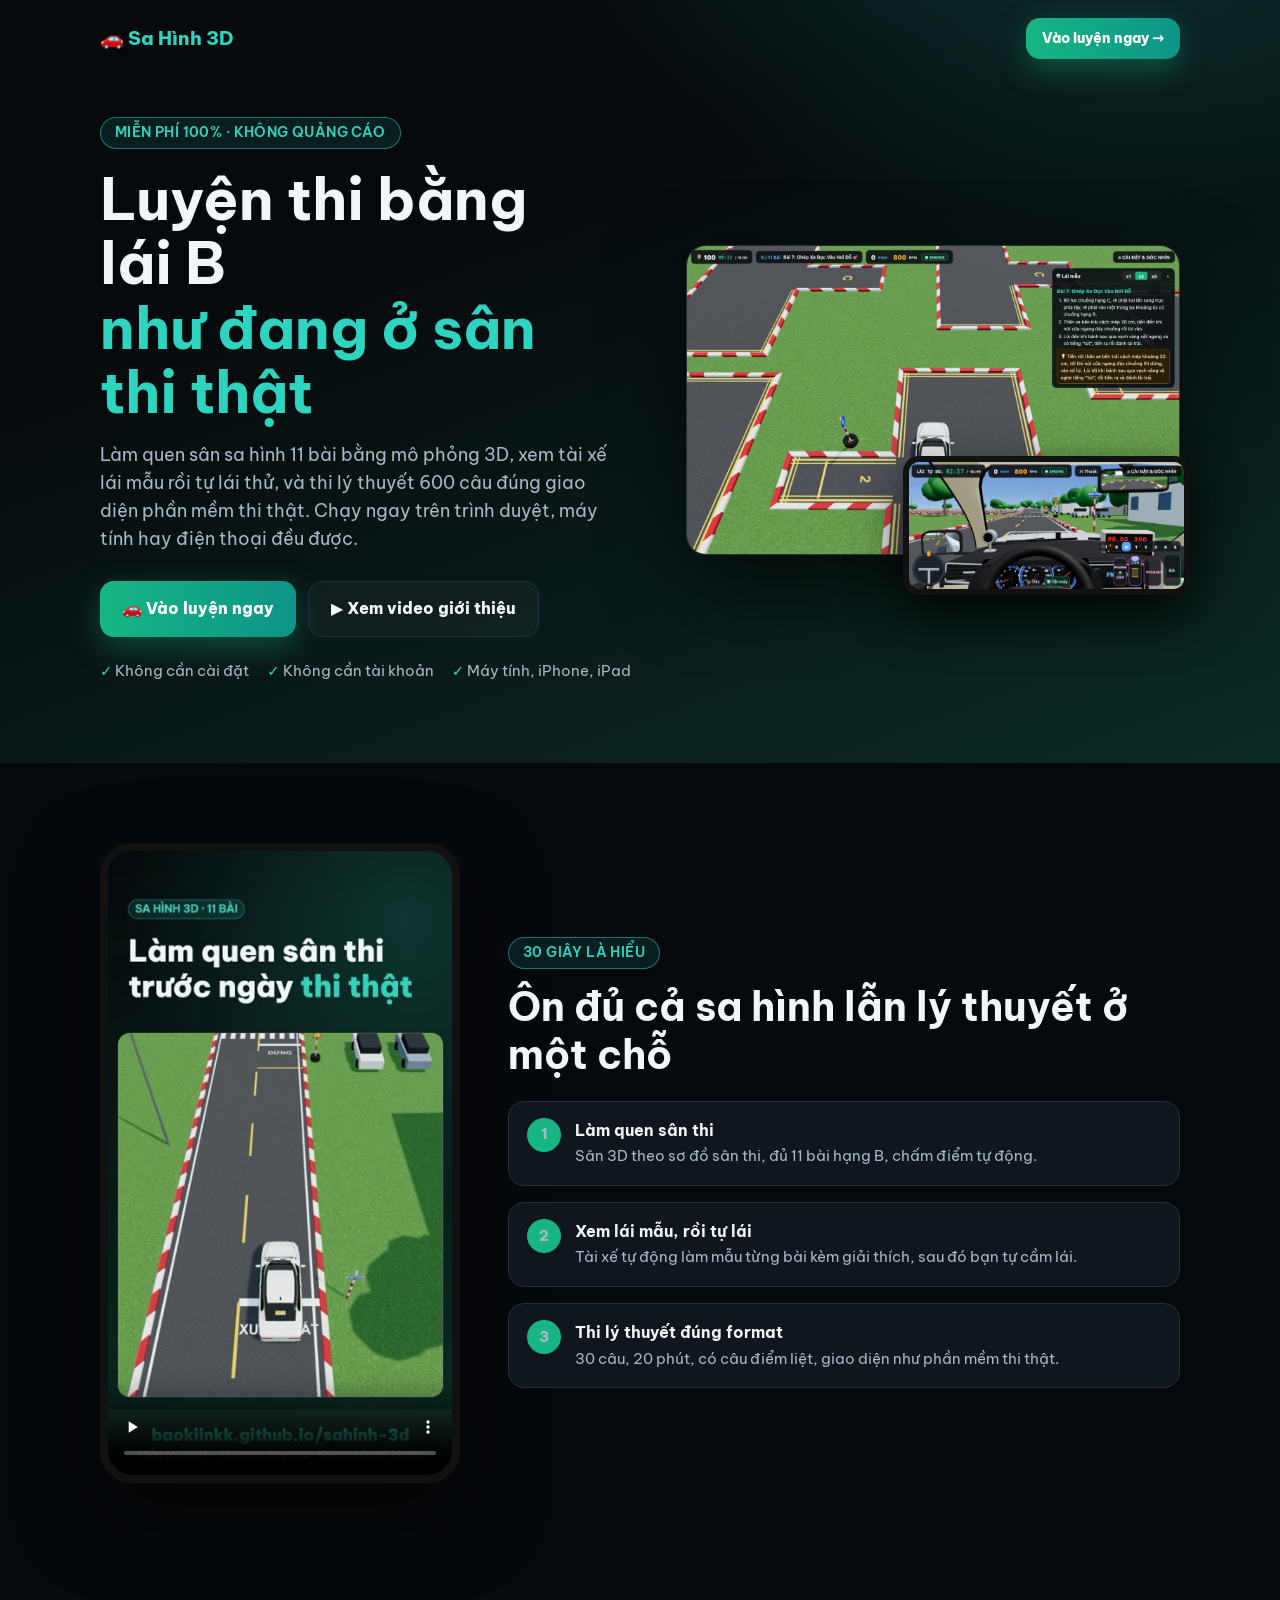
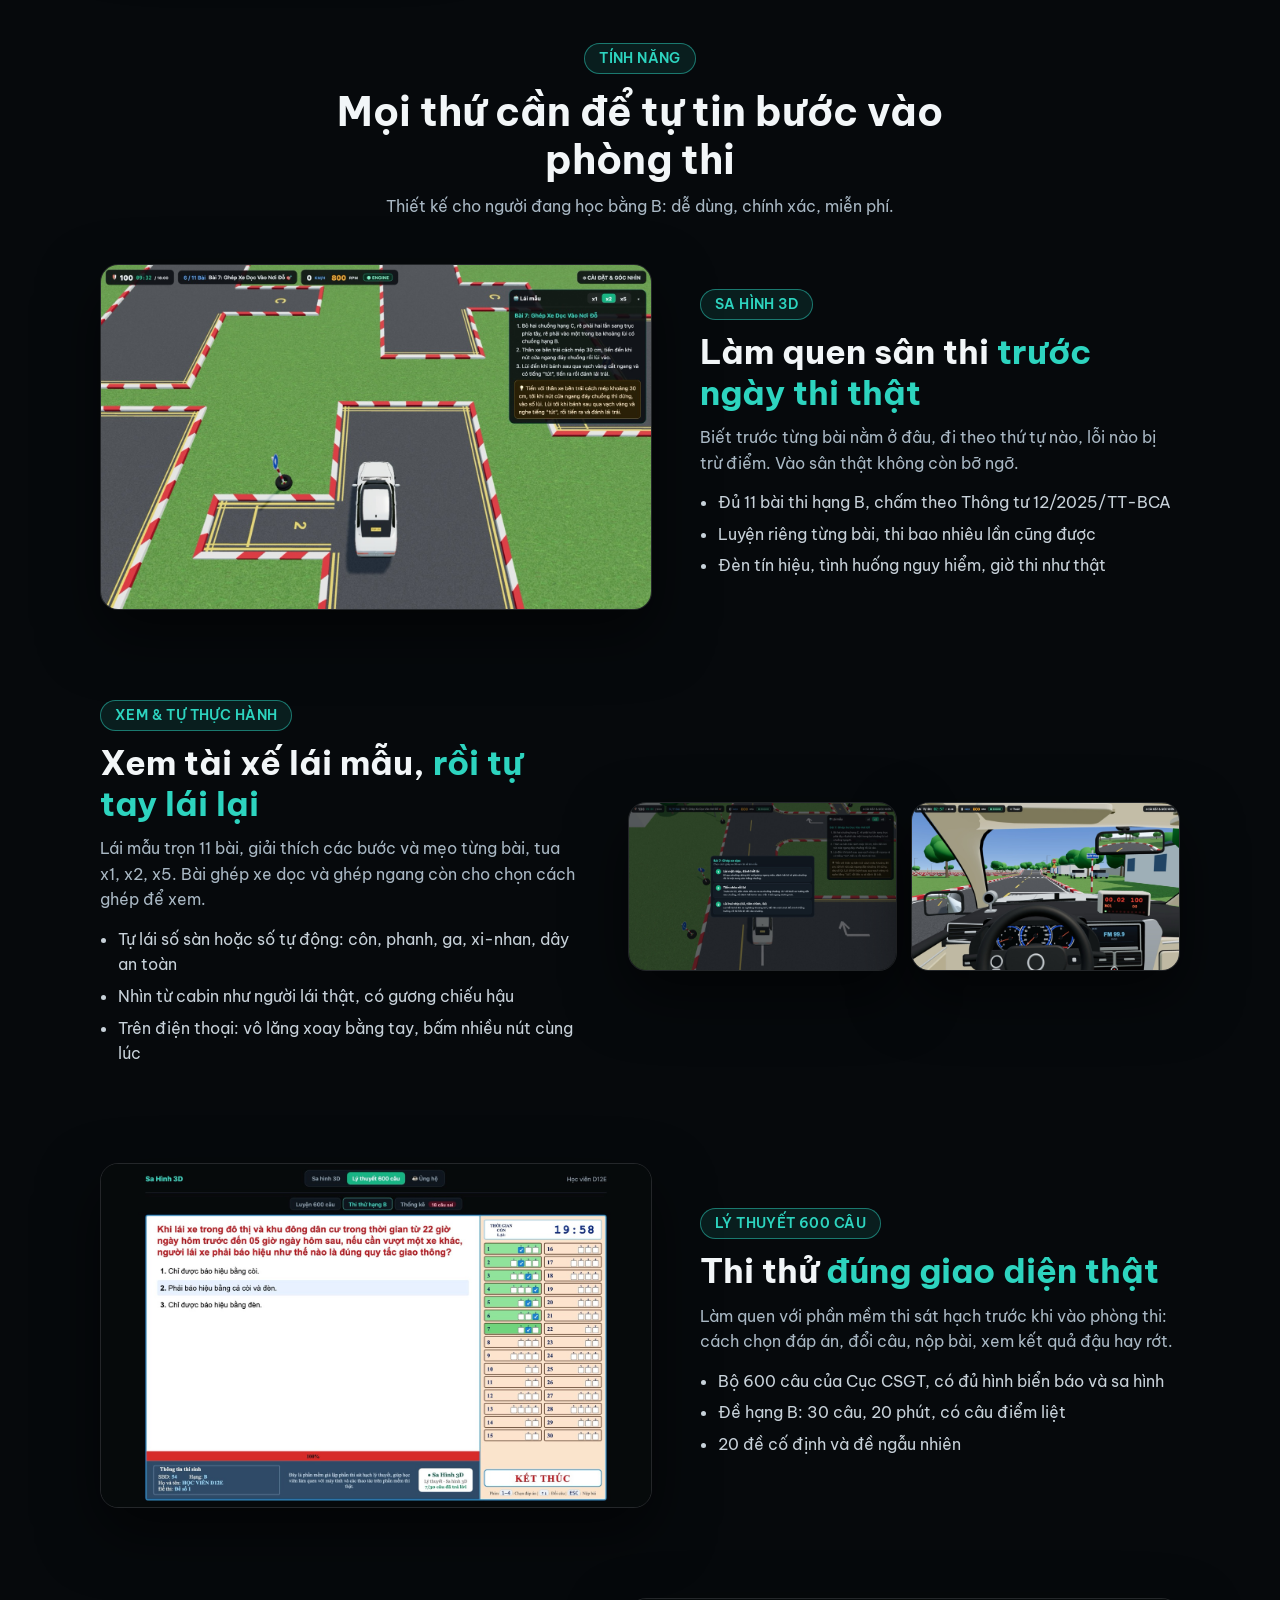
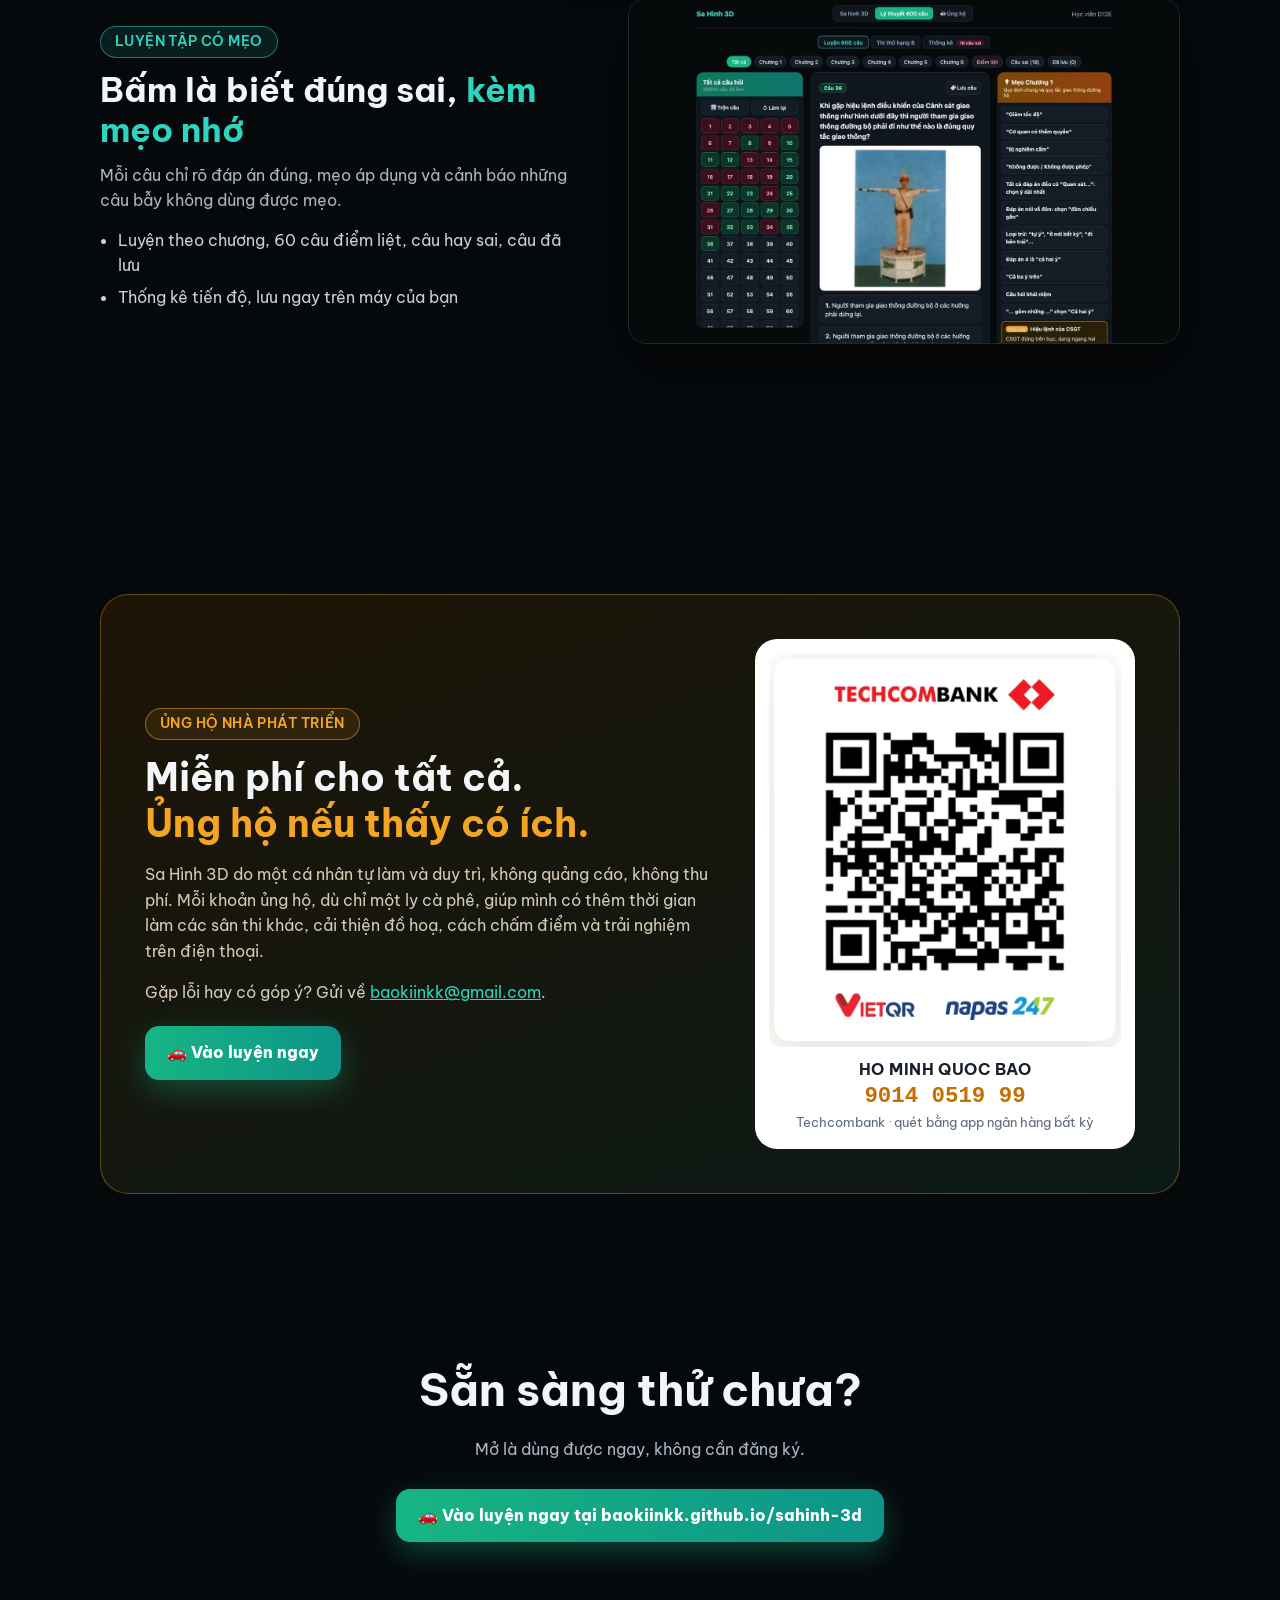
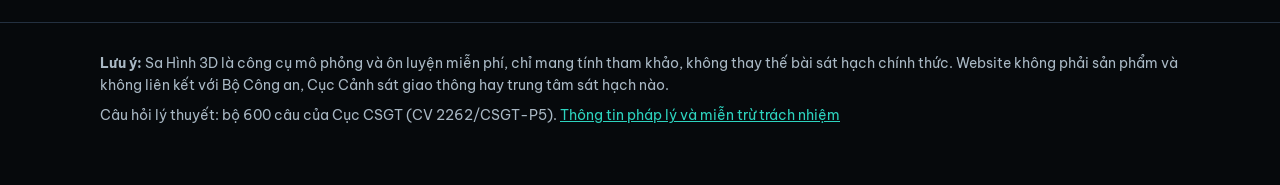
==== gioi-thieu/index.html @ a26e08e9 "Deploy 2026-11-15T16:35Z" ====
<!doctype html>
<html lang="vi">
<head>
  <meta charset="utf-8" />
  <meta name="viewport" content="width=device-width, initial-scale=1, viewport-fit=cover" />
  <title>Sa Hình 3D · Luyện thi bằng lái B miễn phí</title>
  <meta name="description" content="Làm quen sân thi sa hình 3D 11 bài, xem lái mẫu rồi tự lái thử, thi lý thuyết 600 câu đúng giao diện thật. Miễn phí 100%, không quảng cáo, không cần tài khoản." />
  <meta property="og:type" content="website" />
  <meta property="og:title" content="Sa Hình 3D · Luyện thi bằng lái B miễn phí" />
  <meta property="og:description" content="Làm quen sân thi 3D, xem lái mẫu, tự lái thử và thi lý thuyết 600 câu đúng giao diện thật. Miễn phí 100%." />
  <meta property="og:image" content="https://baokiinkk.github.io/sahinh-3d/gioi-thieu/img/anh-bia.jpg" />
  <meta property="og:url" content="https://baokiinkk.github.io/sahinh-3d/gioi-thieu/" />
  <meta name="twitter:card" content="summary_large_image" />
  <link rel="preconnect" href="https://fonts.googleapis.com" />
  <link rel="preconnect" href="https://fonts.gstatic.com" crossorigin />
  <link href="https://fonts.googleapis.com/css2?family=Be+Vietnam+Pro:wght@400;600;800&display=swap" rel="stylesheet" />
  <style>
    :root {
      --bg: #06090c; --bg2: #0c2a24; --panel: #0f161d; --panel2: #141d26; --line: #233040;
      --text: #f2f6f8; --muted: #a9b8c4; --teal: #2dd4bf; --green: #17b583; --amber: #f5a524;
    }
    * { box-sizing: border-box; }
    html { scroll-behavior: smooth; }
    body { margin: 0; background: var(--bg); color: var(--text); font-family: "Be Vietnam Pro", system-ui, sans-serif; line-height: 1.6; }
    img, video { max-width: 100%; display: block; }
    a { color: var(--teal); }
    .wrap { max-width: 1120px; margin: 0 auto; padding: 0 20px; }
    .glow { background: radial-gradient(900px 500px at 85% -10%, rgba(45, 212, 191, .18), transparent 60%), linear-gradient(160deg, var(--bg) 30%, var(--bg2)); }
    header.top { display: flex; align-items: center; justify-content: space-between; padding: 18px 0; }
    .brand { font-weight: 800; font-size: 1.2rem; color: var(--teal); text-decoration: none; }
    .btn { display: inline-flex; align-items: center; gap: 8px; padding: 14px 22px; border-radius: 14px; font-weight: 800; text-decoration: none; transition: transform .15s, box-shadow .15s; }
    .btn:hover { transform: translateY(-2px); }
    .btn.primary { background: linear-gradient(90deg, var(--green), #0d9488); color: #fff; box-shadow: 0 10px 30px rgba(23, 181, 131, .35); }
    .btn.ghost { border: 1px solid var(--line); color: var(--text); background: rgba(255, 255, 255, .03); }
    .btn.small { padding: 9px 16px; font-size: .9rem; }
    .pill { display: inline-block; padding: 4px 14px; border: 1px solid rgba(45, 212, 191, .5); background: rgba(45, 212, 191, .1); color: var(--teal); border-radius: 99px; font-weight: 600; font-size: .85rem; letter-spacing: .03em; }
    .hero { display: grid; grid-template-columns: 1.05fr .95fr; gap: 40px; align-items: center; padding: 40px 0 80px; }
    .hero h1 { font-size: clamp(2.2rem, 5vw, 3.6rem); line-height: 1.12; margin: 18px 0 16px; }
    .hero h1 em { font-style: normal; color: var(--teal); }
    .hero p.lead { color: var(--muted); font-size: 1.1rem; max-width: 520px; margin: 0 0 28px; }
    .cta { display: flex; gap: 12px; flex-wrap: wrap; }
    .ticks { display: flex; gap: 18px; flex-wrap: wrap; margin-top: 22px; color: var(--muted); font-size: .92rem; }
    .ticks span::before { content: "✓ "; color: var(--teal); font-weight: 800; }
    .hero-shot { position: relative; }
    .hero-shot .main { border-radius: 20px; border: 1px solid rgba(255, 255, 255, .12); box-shadow: 0 30px 80px rgba(0, 0, 0, .6); }
    .hero-shot .phone { position: absolute; right: -10px; bottom: -40px; width: 58%; border-radius: 16px; border: 6px solid #111; box-shadow: 0 20px 50px rgba(0, 0, 0, .7); }
    section { padding: 80px 0; }
    .sec-head { text-align: center; max-width: 680px; margin: 0 auto 44px; }
    .sec-head h2 { font-size: clamp(1.7rem, 3.6vw, 2.5rem); line-height: 1.2; margin: 14px 0 10px; }
    .sec-head p { color: var(--muted); margin: 0; }
    .video-row { display: grid; grid-template-columns: 360px 1fr; gap: 48px; align-items: center; }
    .video-frame { border-radius: 32px; border: 8px solid #111; overflow: hidden; box-shadow: 0 30px 80px rgba(0, 0, 0, .6); background: #000; aspect-ratio: 9 / 16; }
    .video-frame video { width: 100%; height: 100%; object-fit: cover; }
    .video-row ul { list-style: none; padding: 0; margin: 0; display: grid; gap: 16px; }
    .video-row li { display: flex; gap: 14px; align-items: flex-start; background: var(--panel); border: 1px solid var(--line); border-radius: 16px; padding: 16px 18px; }
    .video-row li b { display: block; }
    .video-row li span { color: var(--muted); font-size: .95rem; }
    .num { flex: none; width: 34px; height: 34px; border-radius: 50%; background: var(--green); color: #fff; font-weight: 800; display: grid; place-items: center; }
    .feature { display: grid; grid-template-columns: 1fr 1.15fr; gap: 48px; align-items: center; margin-bottom: 90px; }
    .feature:nth-child(even) { grid-template-columns: 1.15fr 1fr; }
    .feature:nth-child(even) .f-text { order: 2; }
    .feature h3 { font-size: clamp(1.5rem, 3vw, 2.1rem); line-height: 1.2; margin: 12px 0 12px; }
    .feature h3 em { font-style: normal; color: var(--teal); }
    .feature p { color: var(--muted); margin: 0 0 14px; }
    .feature ul { padding-left: 1.1em; margin: 0; color: #c8d2da; }
    .feature li { margin-bottom: 6px; }
    .f-shot { border-radius: 18px; border: 1px solid rgba(255, 255, 255, .12); box-shadow: 0 24px 60px rgba(0, 0, 0, .55); }
    .duo { display: grid; grid-template-columns: 1fr 1fr; gap: 14px; }
    .donate { background: linear-gradient(160deg, #1d1406, #0c1a16); border: 1px solid rgba(245, 165, 36, .35); border-radius: 28px; padding: 44px; display: grid; grid-template-columns: 1.2fr .8fr; gap: 40px; align-items: center; }
    .donate h2 { font-size: clamp(1.7rem, 3.4vw, 2.4rem); line-height: 1.2; margin: 14px 0 12px; }
    .donate h2 em { font-style: normal; color: var(--amber); }
    .donate p { color: #d6cbb5; }
    .donate .pill { color: var(--amber); border-color: rgba(245, 165, 36, .5); background: rgba(245, 165, 36, .1); }
    .qr { background: #fff; border-radius: 22px; padding: 14px; text-align: center; color: #17202a; }
    .qr img { border-radius: 12px; margin: 0 auto; }
    .qr b { display: block; margin-top: 10px; letter-spacing: .03em; }
    .qr .acc { font: 800 1.4rem ui-monospace, Menlo, monospace; color: #c46f00; }
    .qr small { color: #5e6b78; }
    .final { text-align: center; }
    .final h2 { font-size: clamp(1.8rem, 4vw, 2.8rem); margin: 0 0 12px; }
    .final p { color: var(--muted); margin: 0 0 26px; }
    footer { border-top: 1px solid var(--line); padding: 30px 0 50px; color: var(--muted); font-size: .85rem; }
    footer p { margin: 0 0 8px; }
    @media (max-width: 900px) {
      .hero, .video-row, .feature, .feature:nth-child(even), .donate { grid-template-columns: 1fr; }
      .feature:nth-child(even) .f-text { order: 0; }
      .hero { padding-bottom: 90px; }
      .video-frame { max-width: 320px; margin: 0 auto; }
      .donate { padding: 26px; }
      .qr { max-width: 320px; margin: 0 auto; }
      section { padding: 56px 0; }
      .feature { margin-bottom: 60px; }
    }
    @media (max-width: 520px) {
      .top .btn.small { display: none; }
      .btn { width: 100%; justify-content: center; }
      .hero-shot .phone { right: 0; bottom: -46px; }
    }
  </style>
</head>
<body>
  <div class="glow">
    <div class="wrap">
      <header class="top">
        <a class="brand" href="../">🚗 Sa Hình 3D</a>
        <a class="btn primary small" href="../">Vào luyện ngay →</a>
      </header>
      <div class="hero">
        <div>
          <span class="pill">MIỄN PHÍ 100% · KHÔNG QUẢNG CÁO</span>
          <h1>Luyện thi bằng lái&nbsp;B<br /><em>như đang ở sân thi&nbsp;thật</em></h1>
          <p class="lead">Làm quen sân sa hình 11 bài bằng mô phỏng 3D, xem tài xế lái mẫu rồi tự lái thử, và thi lý thuyết 600 câu đúng giao diện phần mềm thi thật. Chạy ngay trên trình duyệt, máy tính hay điện thoại đều được.</p>
          <div class="cta">
            <a class="btn primary" href="../">🚗 Vào luyện ngay</a>
            <a class="btn ghost" href="#video">▶ Xem video giới thiệu</a>
          </div>
          <div class="ticks"><span>Không cần cài đặt</span><span>Không cần tài khoản</span><span>Máy tính, iPhone, iPad</span></div>
        </div>
        <div class="hero-shot">
          <img class="main" src="img/lai-mau.jpg" alt="Sa hình 3D: xe đang lái mẫu bài ghép xe dọc" />
          <img class="phone" src="img/dien-thoai.jpg" alt="Giao diện lái trên điện thoại với vô lăng, côn, phanh, ga" loading="lazy" />
        </div>
      </div>
    </div>
  </div>

  <section id="video">
    <div class="wrap video-row">
      <div class="video-frame">
        <video src="video-quang-cao.mp4" poster="img/video-poster.jpg" controls playsinline preload="none" aria-label="Video giới thiệu Sa Hình 3D"></video>
      </div>
      <div>
        <span class="pill">30 GIÂY LÀ HIỂU</span>
        <h2 style="font-size:clamp(1.7rem,3.6vw,2.5rem);line-height:1.2;margin:14px 0 22px">Ôn đủ cả sa hình lẫn lý thuyết ở một chỗ</h2>
        <ul>
          <li><span class="num">1</span><div><b>Làm quen sân thi</b><span>Sân 3D theo sơ đồ sân thi, đủ 11 bài hạng B, chấm điểm tự động.</span></div></li>
          <li><span class="num">2</span><div><b>Xem lái mẫu, rồi tự lái</b><span>Tài xế tự động làm mẫu từng bài kèm giải thích, sau đó bạn tự cầm lái.</span></div></li>
          <li><span class="num">3</span><div><b>Thi lý thuyết đúng format</b><span>30 câu, 20 phút, có câu điểm liệt, giao diện như phần mềm thi thật.</span></div></li>
        </ul>
      </div>
    </div>
  </section>

  <section>
    <div class="wrap">
      <div class="sec-head">
        <span class="pill">TÍNH NĂNG</span>
        <h2>Mọi thứ cần để tự tin bước vào phòng thi</h2>
        <p>Thiết kế cho người đang học bằng B: dễ dùng, chính xác, miễn phí.</p>
      </div>

      <div class="feature">
        <div class="f-text">
          <span class="pill">SA HÌNH 3D</span>
          <h3>Làm quen sân thi <em>trước ngày thi thật</em></h3>
          <p>Biết trước từng bài nằm ở đâu, đi theo thứ tự nào, lỗi nào bị trừ điểm. Vào sân thật không còn bỡ ngỡ.</p>
          <ul>
            <li>Đủ 11 bài thi hạng B, chấm theo Thông tư 12/2025/TT-BCA</li>
            <li>Luyện riêng từng bài, thi bao nhiêu lần cũng được</li>
            <li>Đèn tín hiệu, tình huống nguy hiểm, giờ thi như thật</li>
          </ul>
        </div>
        <img class="f-shot" src="img/lai-mau.jpg" alt="Toàn cảnh sân thi sa hình 3D" loading="lazy" />
      </div>

      <div class="feature">
        <div class="f-text">
          <span class="pill">XEM &amp; TỰ THỰC HÀNH</span>
          <h3>Xem tài xế lái mẫu, <em>rồi tự tay lái lại</em></h3>
          <p>Lái mẫu trọn 11 bài, giải thích các bước và mẹo từng bài, tua x1, x2, x5. Bài ghép xe dọc và ghép ngang còn cho chọn cách ghép để xem.</p>
          <ul>
            <li>Tự lái số sàn hoặc số tự động: côn, phanh, ga, xi-nhan, dây an toàn</li>
            <li>Nhìn từ cabin như người lái thật, có gương chiếu hậu</li>
            <li>Trên điện thoại: vô lăng xoay bằng tay, bấm nhiều nút cùng lúc</li>
          </ul>
        </div>
        <div class="duo">
          <img class="f-shot" src="img/chon-cach-ghep.jpg" alt="Chọn cách ghép xe khi xem lái mẫu" loading="lazy" />
          <img class="f-shot" src="img/cabin.jpg" alt="Góc nhìn trong cabin khi tự lái" loading="lazy" />
        </div>
      </div>

      <div class="feature">
        <div class="f-text">
          <span class="pill">LÝ THUYẾT 600 CÂU</span>
          <h3>Thi thử <em>đúng giao diện thật</em></h3>
          <p>Làm quen với phần mềm thi sát hạch trước khi vào phòng thi: cách chọn đáp án, đổi câu, nộp bài, xem kết quả đậu hay rớt.</p>
          <ul>
            <li>Bộ 600 câu của Cục CSGT, có đủ hình biển báo và sa hình</li>
            <li>Đề hạng B: 30 câu, 20 phút, có câu điểm liệt</li>
            <li>20 đề cố định và đề ngẫu nhiên</li>
          </ul>
        </div>
        <img class="f-shot" src="img/thi-thu.jpg" alt="Giao diện thi thử lý thuyết giống phần mềm thi thật" loading="lazy" />
      </div>

      <div class="feature">
        <div class="f-text">
          <span class="pill">LUYỆN TẬP CÓ MẸO</span>
          <h3>Bấm là biết đúng sai, <em>kèm mẹo nhớ</em></h3>
          <p>Mỗi câu chỉ rõ đáp án đúng, mẹo áp dụng và cảnh báo những câu bẫy không dùng được mẹo.</p>
          <ul>
            <li>Luyện theo chương, 60 câu điểm liệt, câu hay sai, câu đã lưu</li>
            <li>Thống kê tiến độ, lưu ngay trên máy của bạn</li>
          </ul>
        </div>
        <img class="f-shot" src="img/luyen-ly-thuyet.jpg" alt="Luyện 600 câu lý thuyết kèm mẹo" loading="lazy" />
      </div>
    </div>
  </section>

  <section id="ung-ho">
    <div class="wrap">
      <div class="donate">
        <div>
          <span class="pill">ỦNG HỘ NHÀ PHÁT TRIỂN</span>
          <h2>Miễn phí cho tất cả.<br /><em>Ủng hộ nếu thấy có ích.</em></h2>
          <p>Sa Hình 3D do một cá nhân tự làm và duy trì, không quảng cáo, không thu phí. Mỗi khoản ủng hộ, dù chỉ một ly cà phê, giúp mình có thêm thời gian làm các sân thi khác, cải thiện đồ hoạ, cách chấm điểm và trải nghiệm trên điện thoại.</p>
          <p>Gặp lỗi hay có góp ý? Gửi về <a href="mailto:baokiinkk@gmail.com">baokiinkk@gmail.com</a>.</p>
          <div class="cta" style="margin-top:20px"><a class="btn primary" href="../">🚗 Vào luyện ngay</a></div>
        </div>
        <div class="qr">
          <img src="../donate/qr-techcombank.jpg" alt="Mã VietQR ủng hộ Techcombank HO MINH QUOC BAO" loading="lazy" />
          <b>HO MINH QUOC BAO</b>
          <div class="acc">9014 0519 99</div>
          <small>Techcombank · quét bằng app ngân hàng bất kỳ</small>
        </div>
      </div>
    </div>
  </section>

  <section class="final">
    <div class="wrap">
      <h2>Sẵn sàng thử chưa?</h2>
      <p>Mở là dùng được ngay, không cần đăng ký.</p>
      <a class="btn primary" href="../">🚗 Vào luyện ngay tại baokiinkk.github.io/sahinh-3d</a>
    </div>
  </section>

  <footer>
    <div class="wrap">
      <p><b>Lưu ý:</b> Sa Hình 3D là công cụ mô phỏng và ôn luyện miễn phí, chỉ mang tính tham khảo, không thay thế bài sát hạch chính thức. Website không phải sản phẩm và không liên kết với Bộ Công an, Cục Cảnh sát giao thông hay trung tâm sát hạch nào.</p>
      <p>Câu hỏi lý thuyết: bộ 600 câu của Cục CSGT (CV 2262/CSGT-P5). <a href="../#phap-ly">Thông tin pháp lý và miễn trừ trách nhiệm</a></p>
    </div>
  </footer>
</body>
</html>
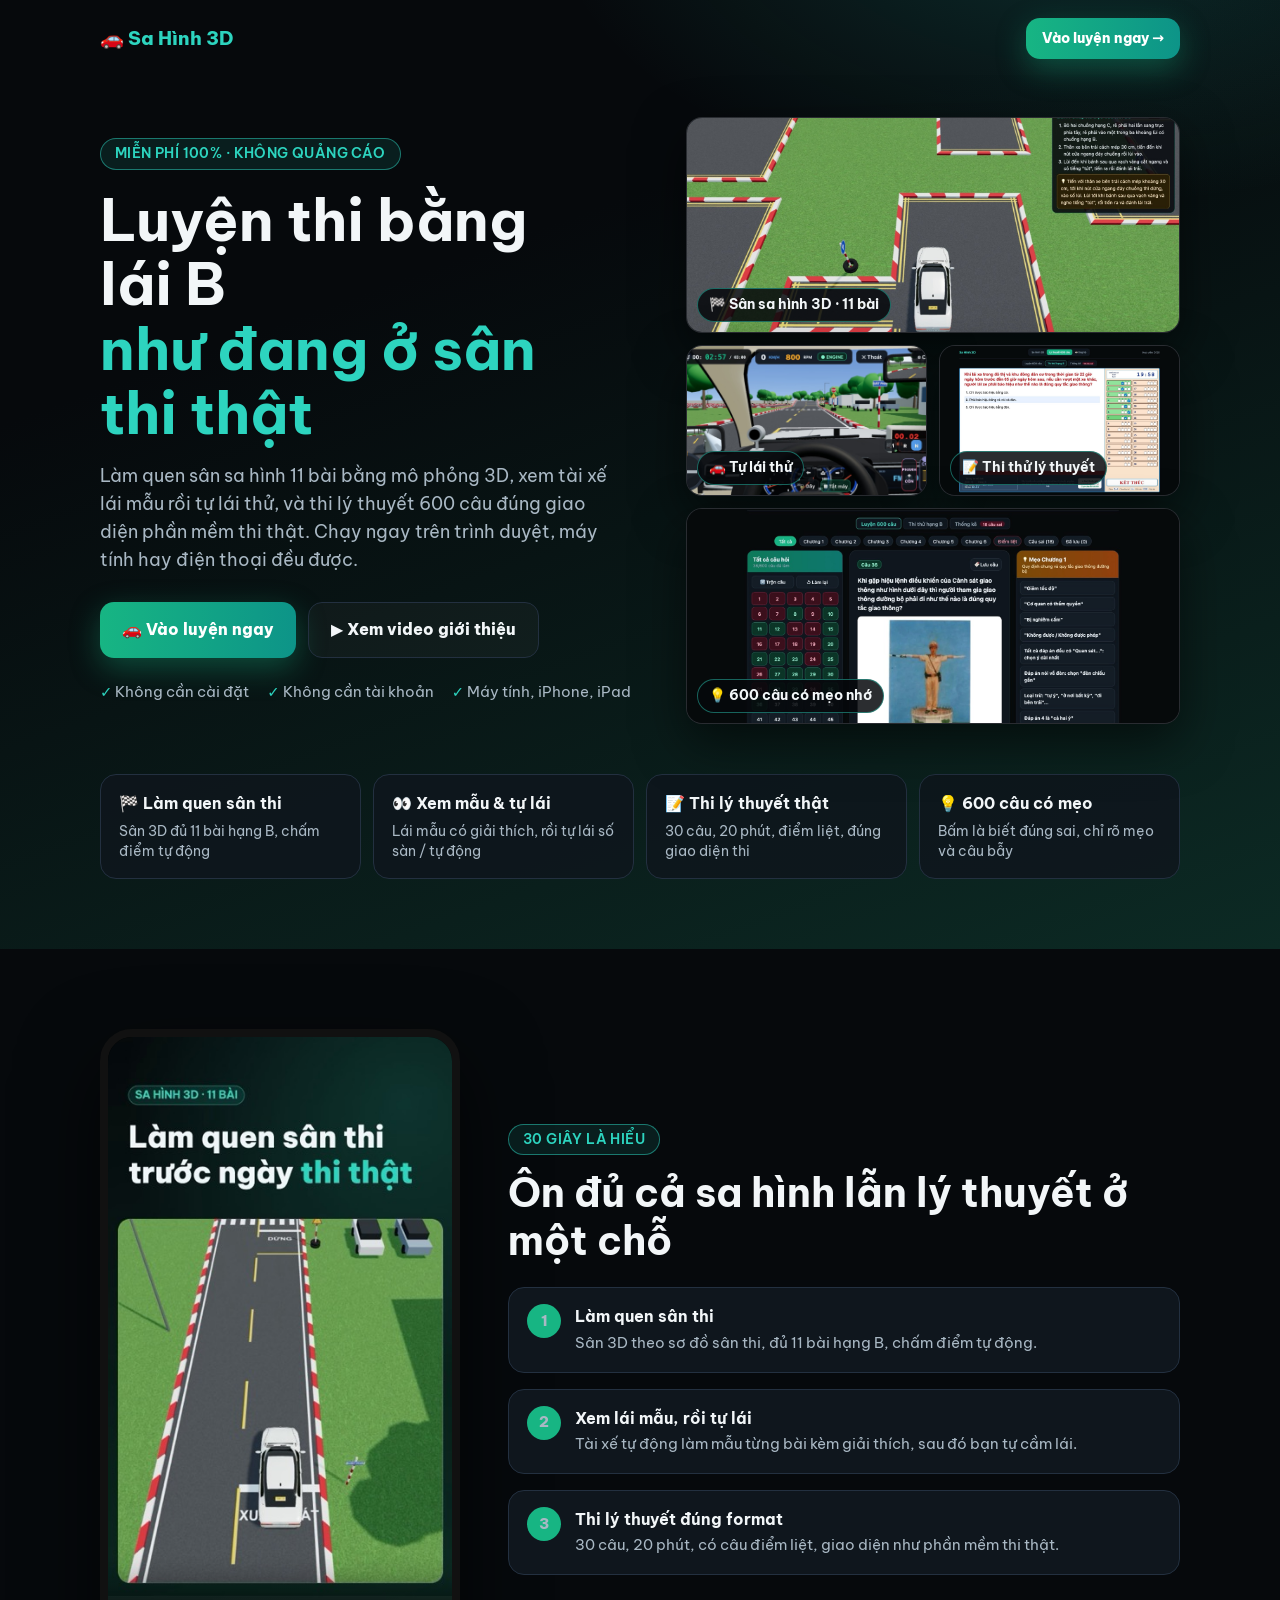
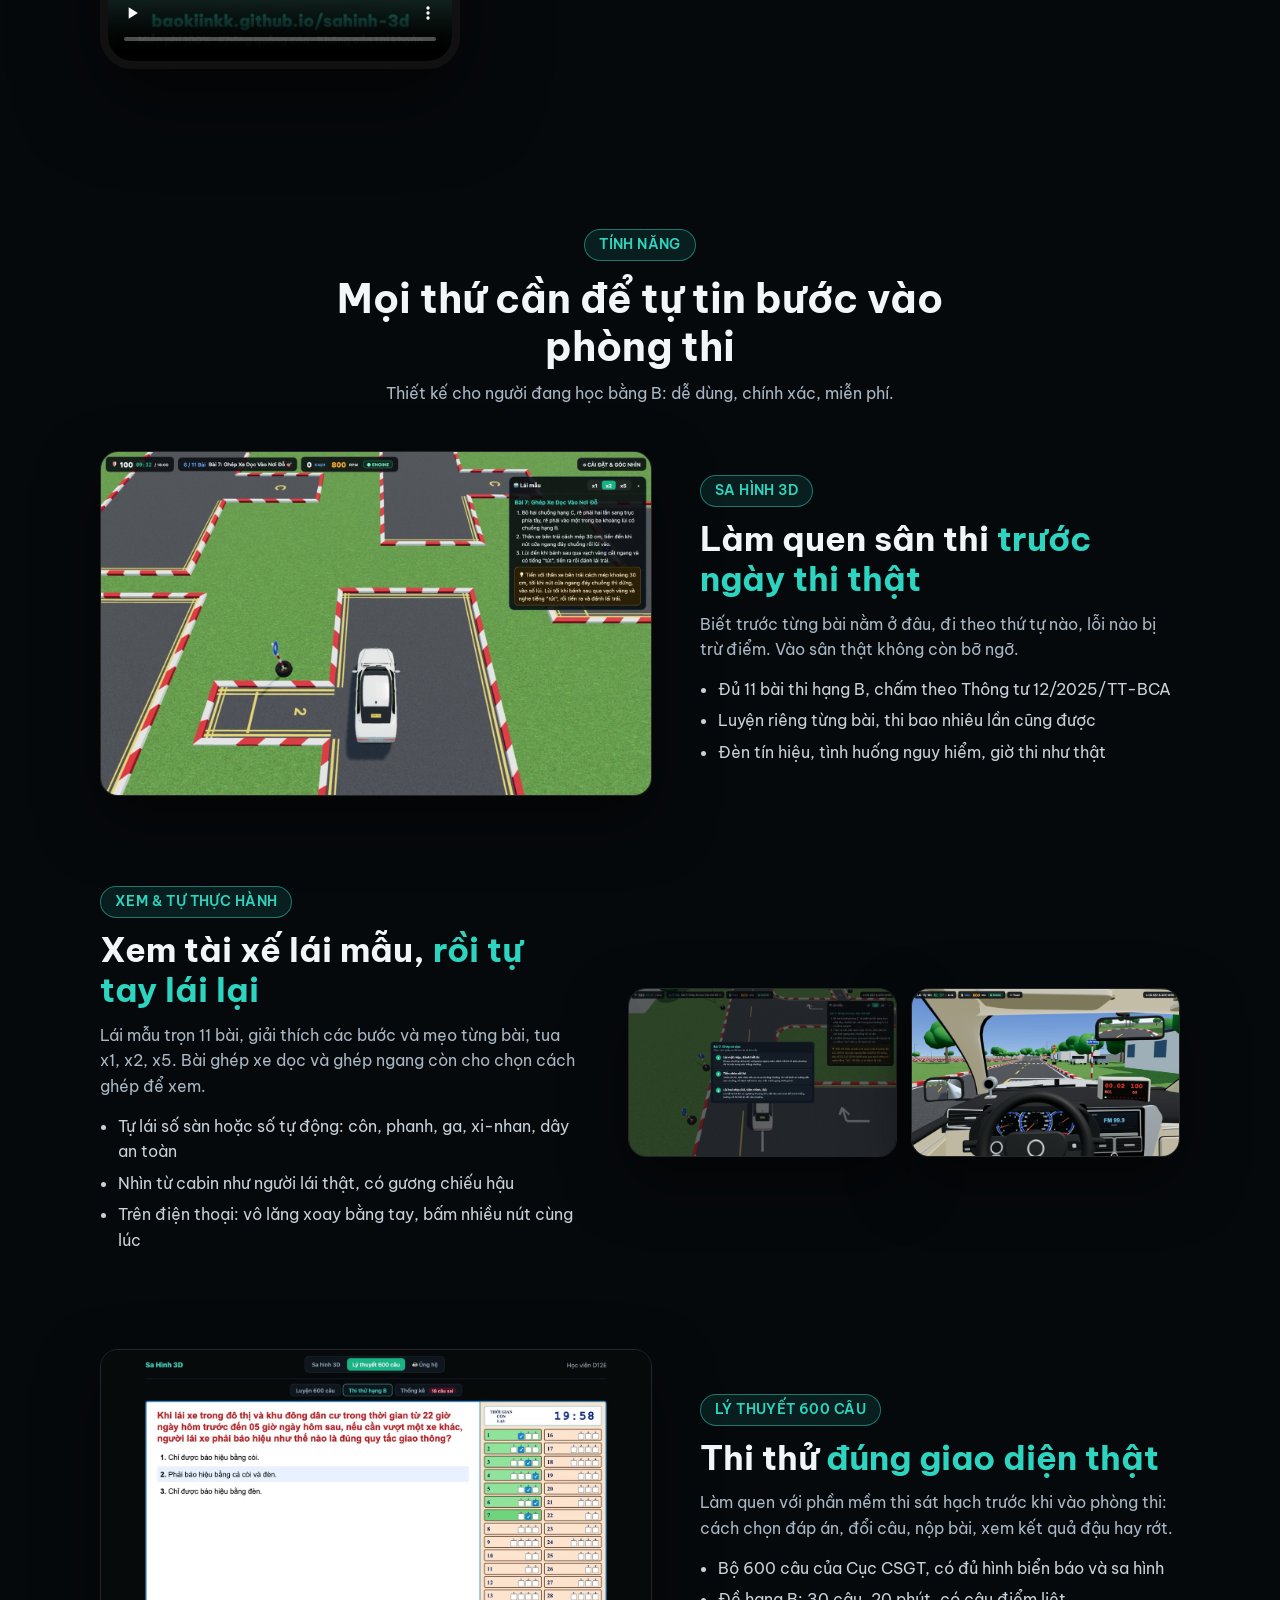
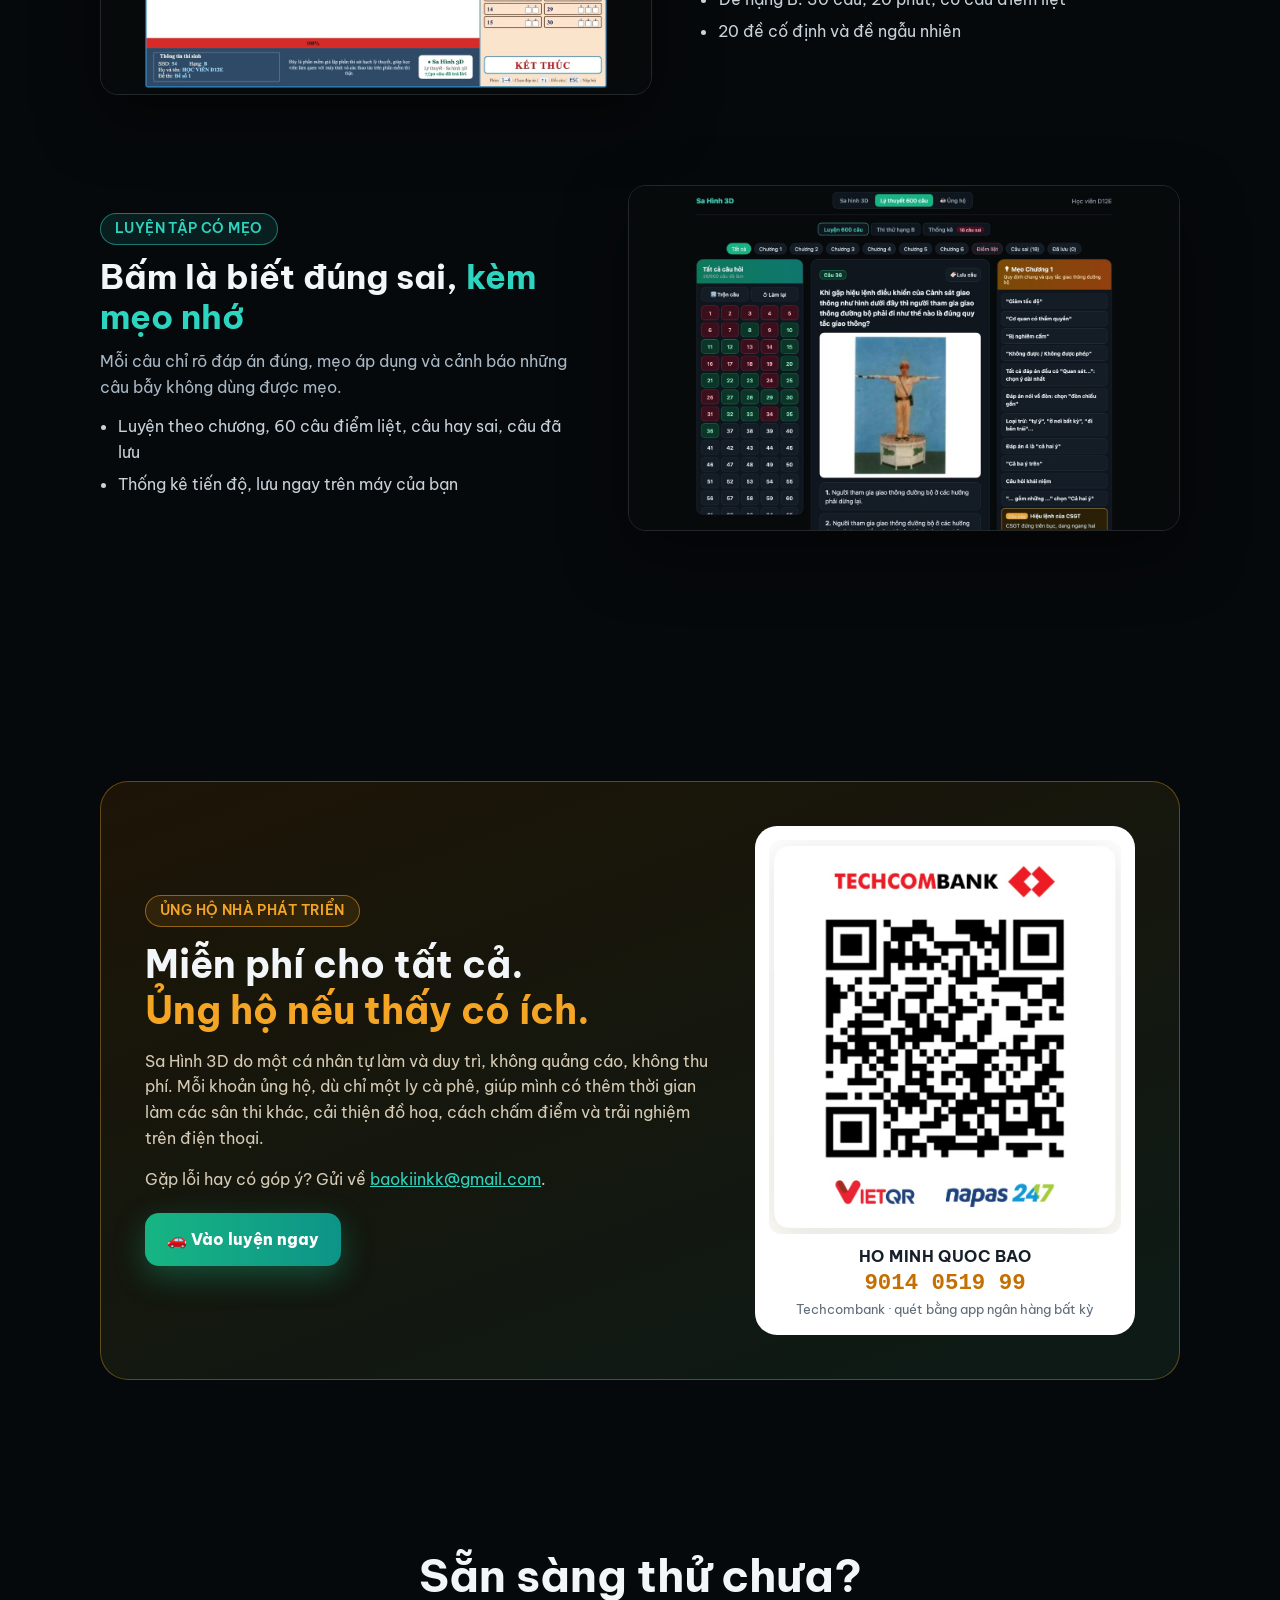
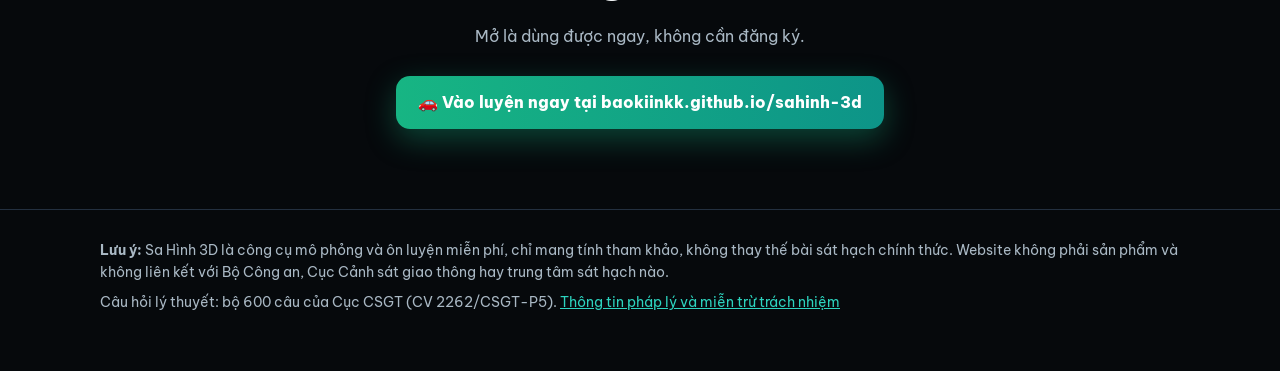
==== commit 31260b31: "Deploy 2026-11-15T16:41Z" ====
--- a/gioi-thieu/index.html
+++ b/gioi-thieu/index.html
@@ -84,7 +84,7 @@
     @media (max-width: 900px) {
       .hero, .video-row, .feature, .feature:nth-child(even), .donate { grid-template-columns: 1fr; }
       .feature:nth-child(even) .f-text { order: 0; }
-      .hero { padding-bottom: 90px; }
+      .hero { padding-bottom: 70px; }
       .video-frame { max-width: 320px; margin: 0 auto; }
       .donate { padding: 26px; }
       .qr { max-width: 320px; margin: 0 auto; }
@@ -96,6 +96,17 @@
       .btn { width: 100%; justify-content: center; }
       .hero-shot .phone { right: 0; bottom: -46px; }
     }
+    .collage { display: grid; grid-template-columns: 1fr 1fr; gap: 12px; }
+    .tile { position: relative; margin: 0; border-radius: 16px; overflow: hidden; border: 1px solid rgba(255, 255, 255, .12); box-shadow: 0 18px 50px rgba(0, 0, 0, .55); aspect-ratio: 16 / 10; background: #0b0f14; }
+    .tile.wide { grid-column: span 2; aspect-ratio: 16 / 7; }
+    .tile img { width: 100%; height: 100%; object-fit: cover; }
+    .tile figcaption { position: absolute; left: 10px; bottom: 10px; background: rgba(6, 9, 12, .85); border: 1px solid rgba(45, 212, 191, .45); color: var(--text); font-weight: 700; font-size: .85rem; padding: 5px 11px; border-radius: 99px; }
+    .pillars { display: grid; grid-template-columns: repeat(4, 1fr); gap: 12px; padding-bottom: 70px; margin-top: -30px; }
+    .pillar { display: flex; flex-direction: column; gap: 4px; background: rgba(15, 22, 29, .85); border: 1px solid var(--line); border-radius: 16px; padding: 16px 18px; text-decoration: none; color: var(--text); transition: border-color .15s, transform .15s; }
+    .pillar:hover { border-color: var(--teal); transform: translateY(-2px); }
+    .pillar span { color: var(--muted); font-size: .9rem; line-height: 1.45; }
+    @media (max-width: 900px) { .pillars { grid-template-columns: 1fr 1fr; margin-top: -50px; } }
+    @media (max-width: 520px) { .pillars { grid-template-columns: 1fr; } .tile figcaption { font-size: .78rem; } }
   </style>
 </head>
 <body>
@@ -116,10 +127,18 @@
           </div>
           <div class="ticks"><span>Không cần cài đặt</span><span>Không cần tài khoản</span><span>Máy tính, iPhone, iPad</span></div>
         </div>
-        <div class="hero-shot">
-          <img class="main" src="img/lai-mau.jpg" alt="Sa hình 3D: xe đang lái mẫu bài ghép xe dọc" />
-          <img class="phone" src="img/dien-thoai.jpg" alt="Giao diện lái trên điện thoại với vô lăng, côn, phanh, ga" loading="lazy" />
-        </div>
+        <div class="collage" aria-label="Các tính năng chính">
+          <figure class="tile wide"><img src="img/lai-mau.jpg" alt="Sân sa hình 3D 11 bài, xe đang lái mẫu" /><figcaption>🏁 Sân sa hình 3D · 11 bài</figcaption></figure>
+          <figure class="tile"><img src="img/dien-thoai.jpg" alt="Tự lái thử trên điện thoại" style="object-position:30% 60%" /><figcaption>🚗 Tự lái thử</figcaption></figure>
+          <figure class="tile"><img src="img/thi-thu.jpg" alt="Thi thử lý thuyết giống phần mềm thi thật" style="object-position:50% 20%" /><figcaption>📝 Thi thử lý thuyết</figcaption></figure>
+          <figure class="tile wide"><img src="img/luyen-ly-thuyet.jpg" alt="Luyện 600 câu kèm mẹo nhớ" style="object-position:70% 25%" /><figcaption>💡 600 câu có mẹo nhớ</figcaption></figure>
+        </div>
+      </div>
+      <div class="pillars">
+        <a href="#sa-hinh" class="pillar"><b>🏁 Làm quen sân thi</b><span>Sân 3D đủ 11 bài hạng B, chấm điểm tự động</span></a>
+        <a href="#lai-mau" class="pillar"><b>👀 Xem mẫu & tự lái</b><span>Lái mẫu có giải thích, rồi tự lái số sàn / tự động</span></a>
+        <a href="#ly-thuyet" class="pillar"><b>📝 Thi lý thuyết thật</b><span>30 câu, 20 phút, điểm liệt, đúng giao diện thi</span></a>
+        <a href="#meo" class="pillar"><b>💡 600 câu có mẹo</b><span>Bấm là biết đúng sai, chỉ rõ mẹo và câu bẫy</span></a>
       </div>
     </div>
   </div>
@@ -149,7 +168,7 @@
         <p>Thiết kế cho người đang học bằng B: dễ dùng, chính xác, miễn phí.</p>
       </div>
 
-      <div class="feature">
+      <div class="feature" id="sa-hinh">
         <div class="f-text">
           <span class="pill">SA HÌNH 3D</span>
           <h3>Làm quen sân thi <em>trước ngày thi thật</em></h3>
@@ -163,7 +182,7 @@
         <img class="f-shot" src="img/lai-mau.jpg" alt="Toàn cảnh sân thi sa hình 3D" loading="lazy" />
       </div>
 
-      <div class="feature">
+      <div class="feature" id="lai-mau">
         <div class="f-text">
           <span class="pill">XEM &amp; TỰ THỰC HÀNH</span>
           <h3>Xem tài xế lái mẫu, <em>rồi tự tay lái lại</em></h3>
@@ -180,7 +199,7 @@
         </div>
       </div>
 
-      <div class="feature">
+      <div class="feature" id="ly-thuyet">
         <div class="f-text">
           <span class="pill">LÝ THUYẾT 600 CÂU</span>
           <h3>Thi thử <em>đúng giao diện thật</em></h3>
@@ -194,7 +213,7 @@
         <img class="f-shot" src="img/thi-thu.jpg" alt="Giao diện thi thử lý thuyết giống phần mềm thi thật" loading="lazy" />
       </div>
 
-      <div class="feature">
+      <div class="feature" id="meo">
         <div class="f-text">
           <span class="pill">LUYỆN TẬP CÓ MẸO</span>
           <h3>Bấm là biết đúng sai, <em>kèm mẹo nhớ</em></h3>
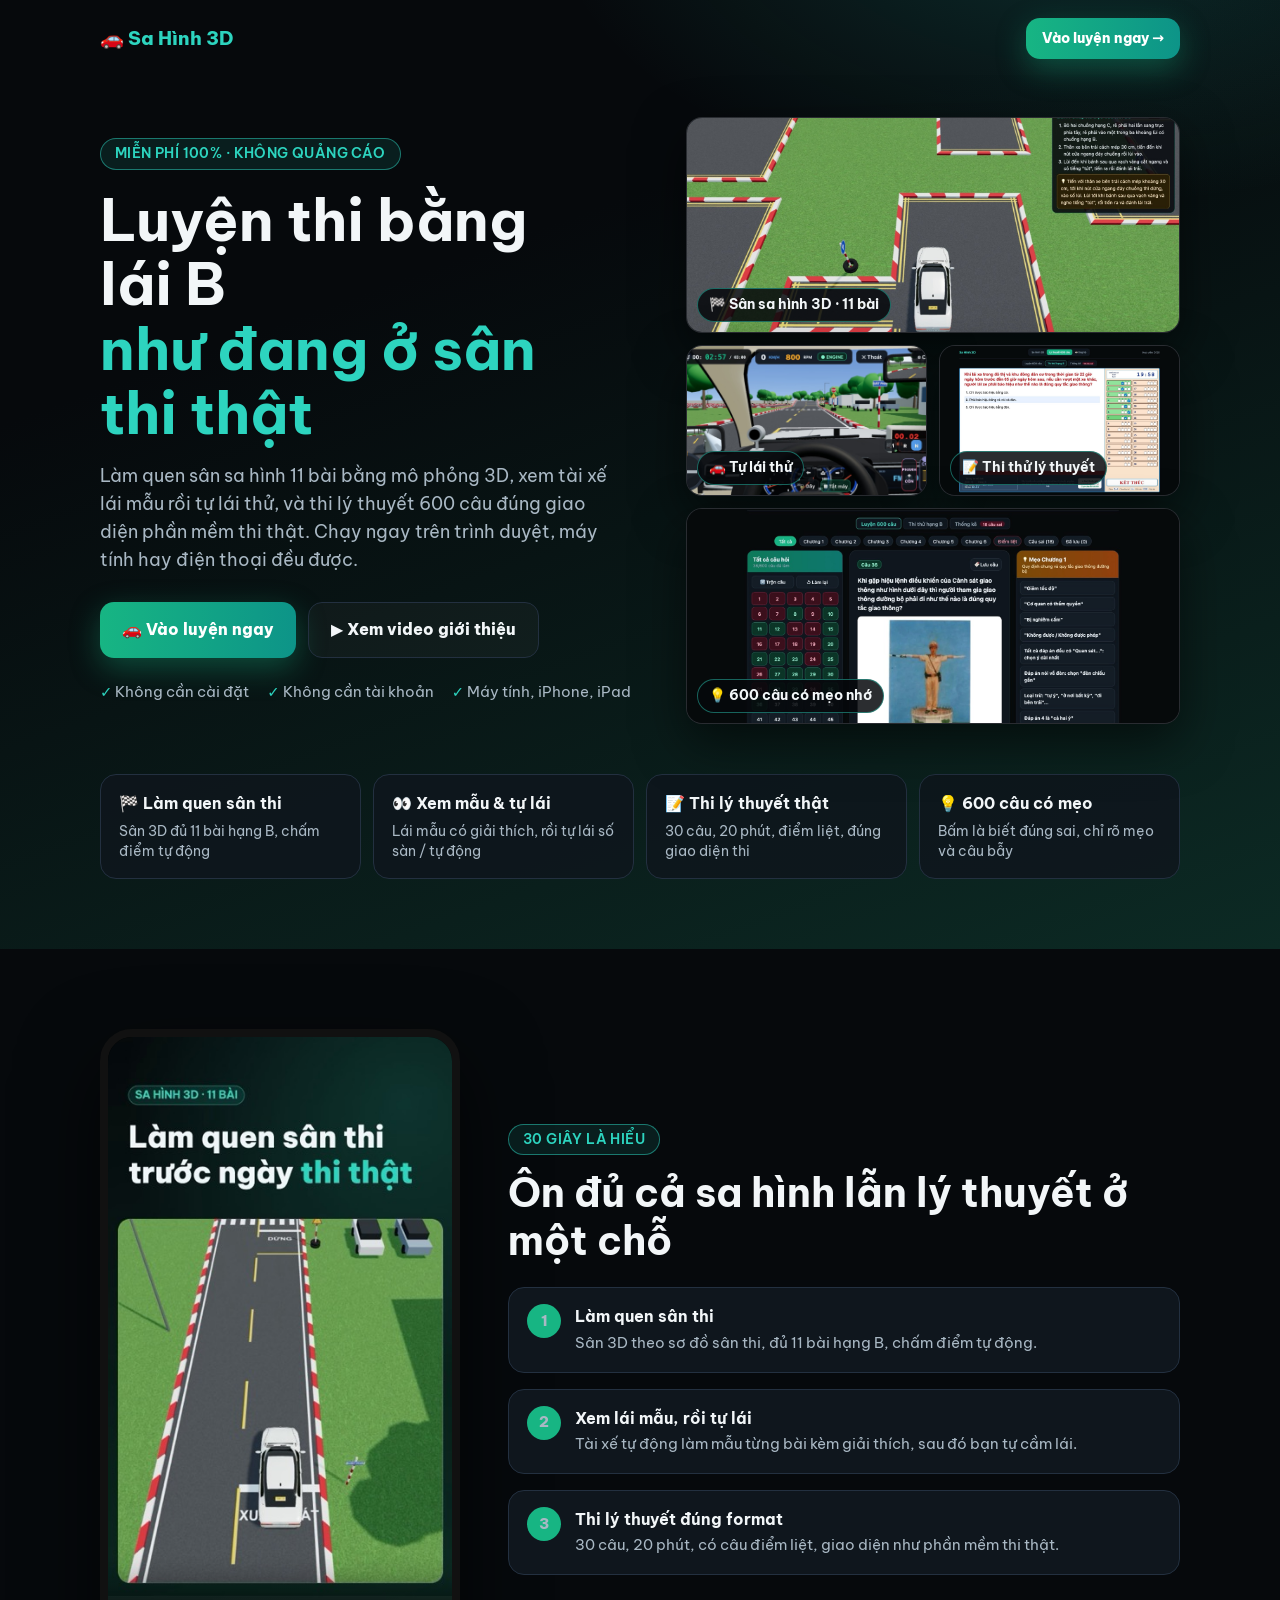
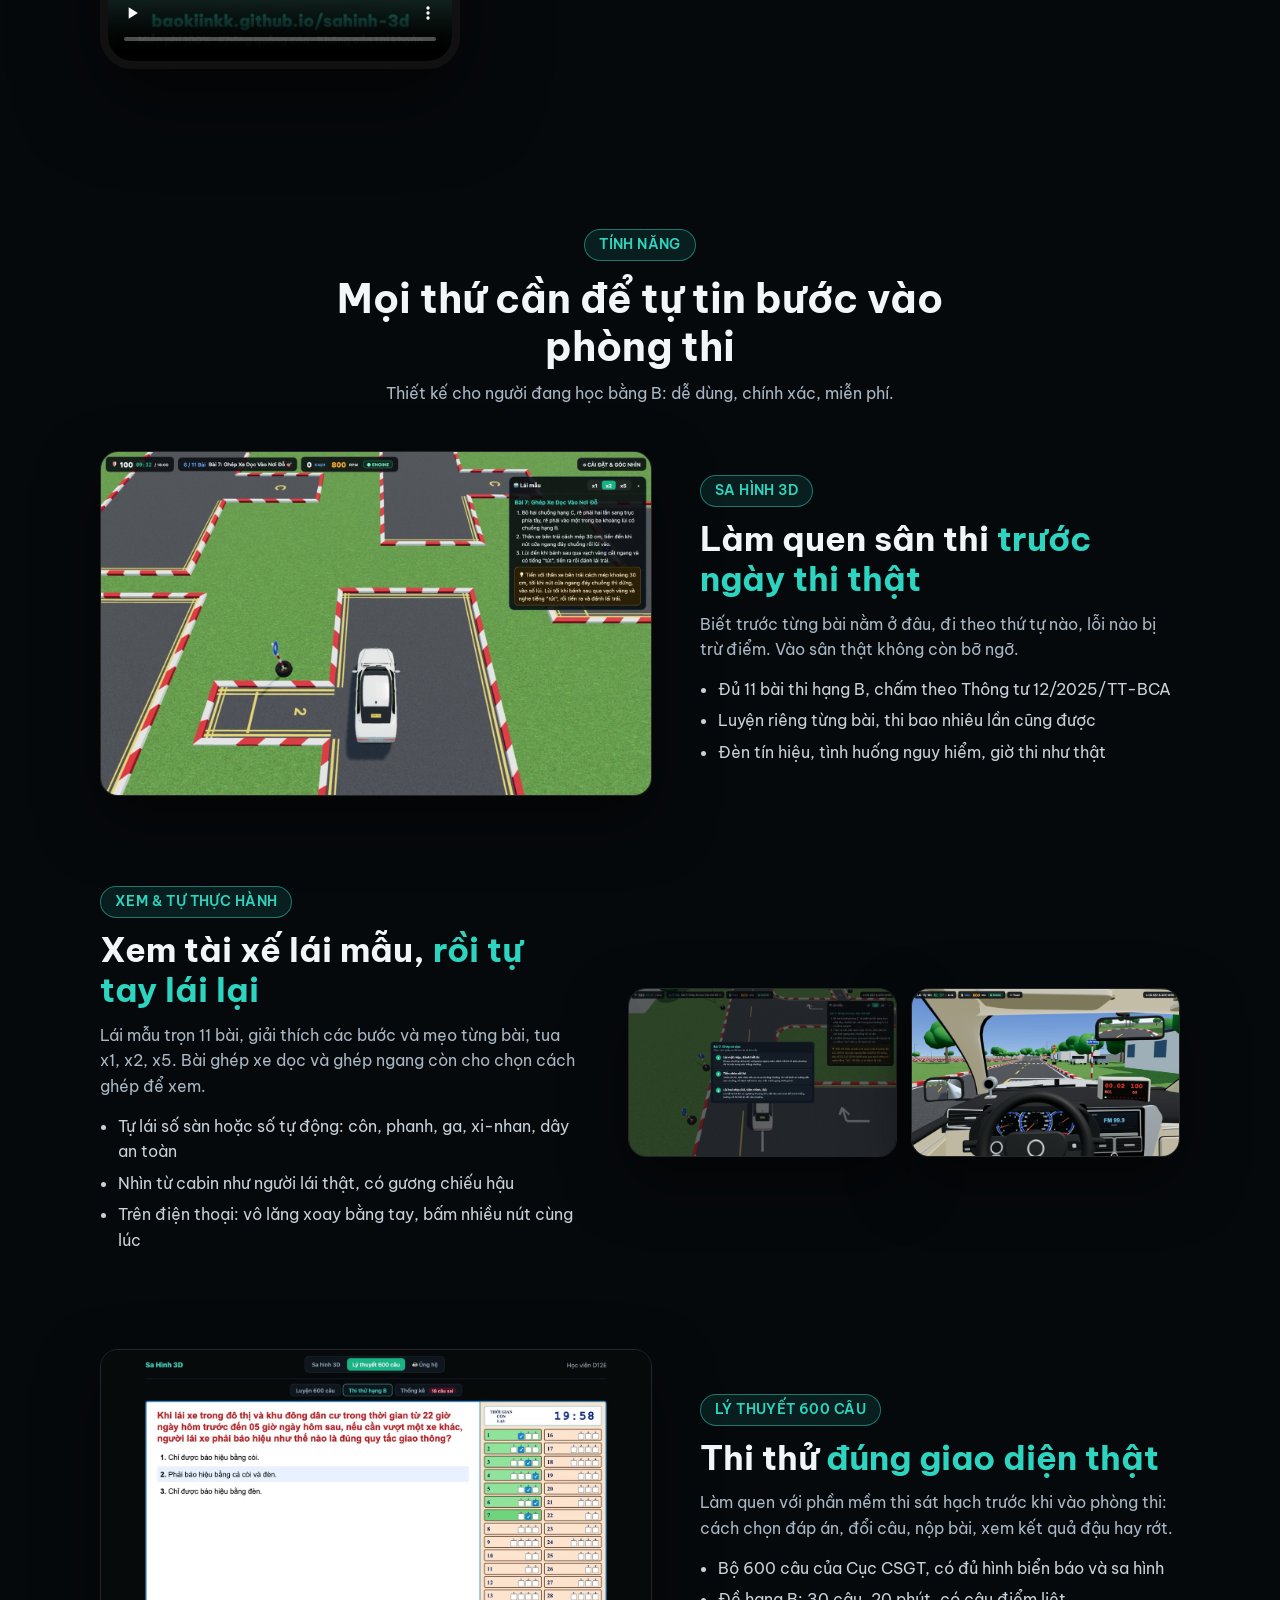
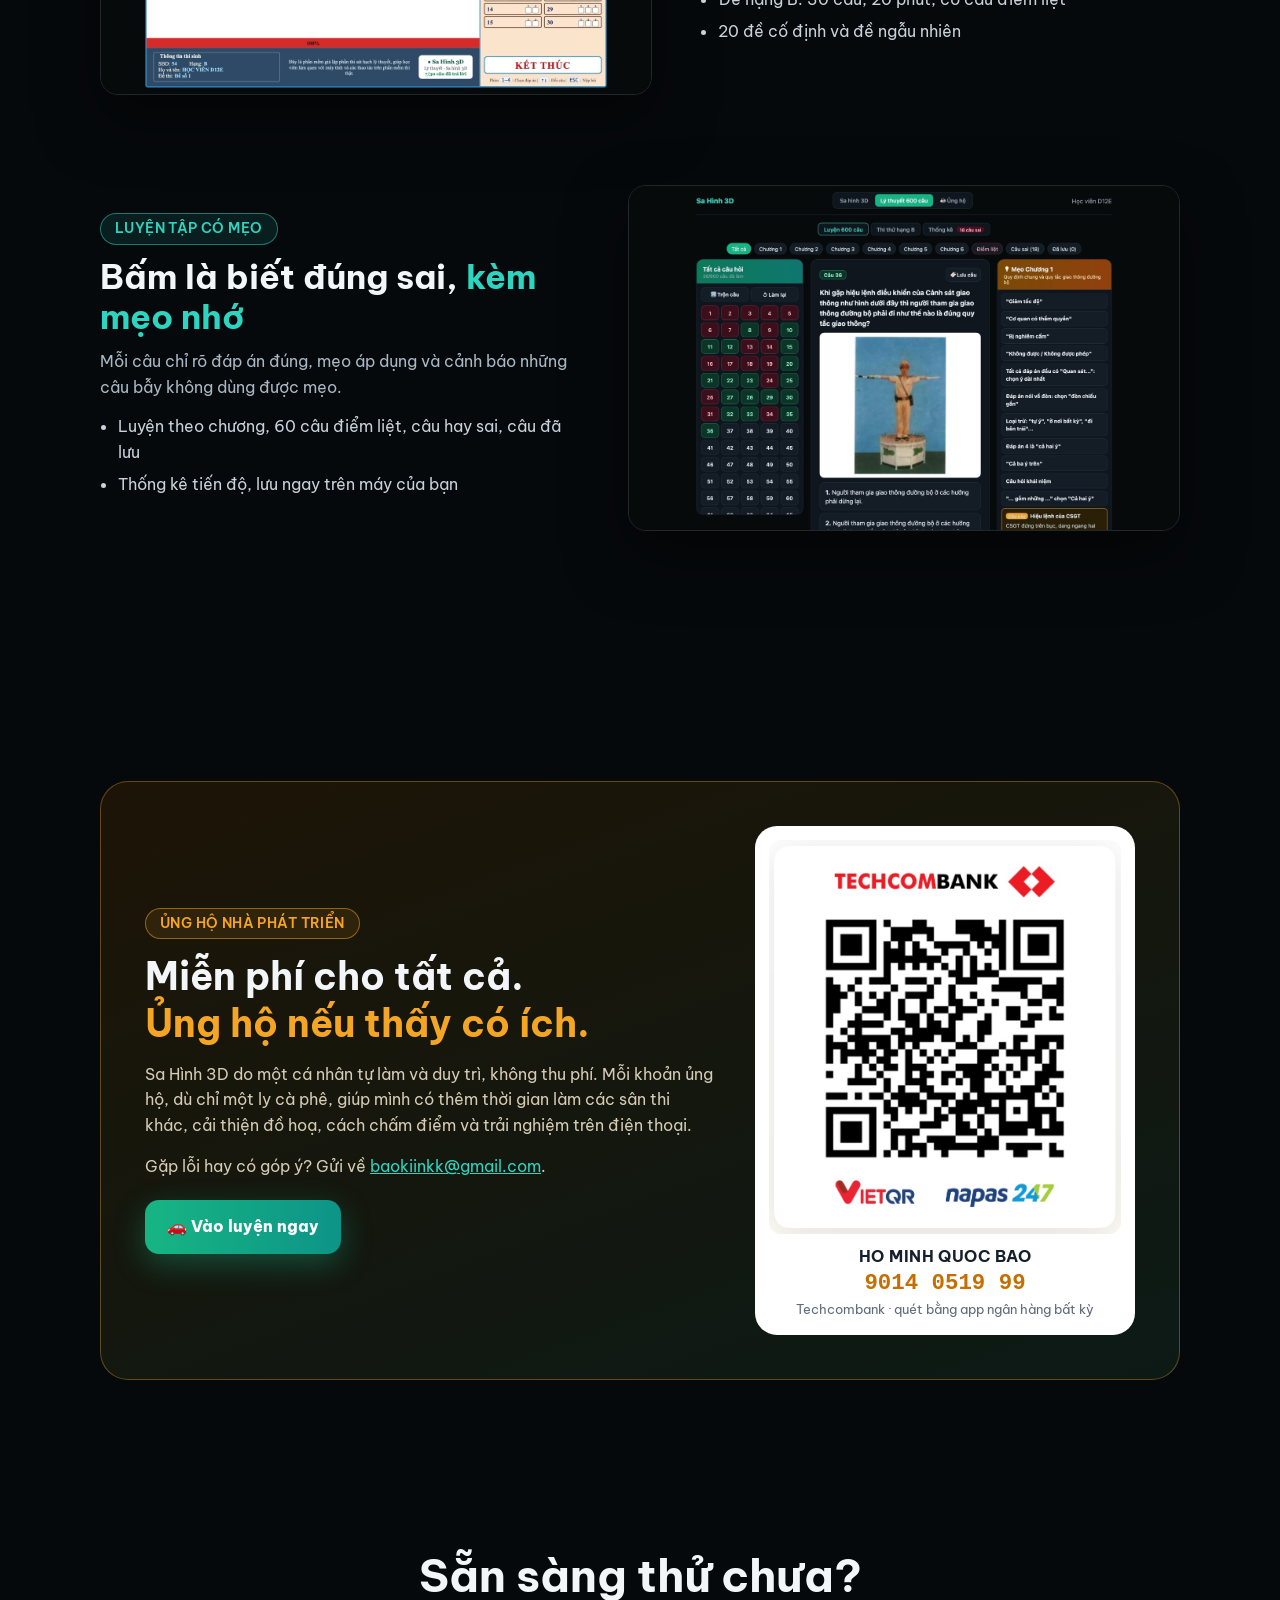
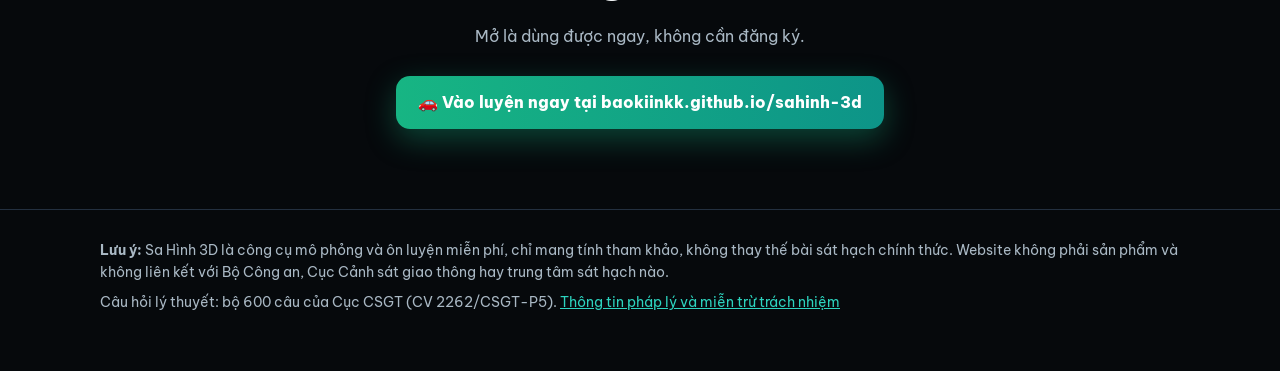
==== commit 99065698: "Deploy 2026-11-21T17:49Z" ====
--- a/gioi-thieu/index.html
+++ b/gioi-thieu/index.html
@@ -4,7 +4,7 @@
   <meta charset="utf-8" />
   <meta name="viewport" content="width=device-width, initial-scale=1, viewport-fit=cover" />
   <title>Sa Hình 3D · Luyện thi bằng lái B miễn phí</title>
-  <meta name="description" content="Làm quen sân thi sa hình 3D 11 bài, xem lái mẫu rồi tự lái thử, thi lý thuyết 600 câu đúng giao diện thật. Miễn phí 100%, không quảng cáo, không cần tài khoản." />
+  <meta name="description" content="Làm quen sân thi sa hình 3D 11 bài, xem lái mẫu rồi tự lái thử, thi lý thuyết 600 câu đúng giao diện thật. Miễn phí 100%, không cần tài khoản." />
   <meta property="og:type" content="website" />
   <meta property="og:title" content="Sa Hình 3D · Luyện thi bằng lái B miễn phí" />
   <meta property="og:description" content="Làm quen sân thi 3D, xem lái mẫu, tự lái thử và thi lý thuyết 600 câu đúng giao diện thật. Miễn phí 100%." />
@@ -234,7 +234,7 @@
         <div>
           <span class="pill">ỦNG HỘ NHÀ PHÁT TRIỂN</span>
           <h2>Miễn phí cho tất cả.<br /><em>Ủng hộ nếu thấy có ích.</em></h2>
-          <p>Sa Hình 3D do một cá nhân tự làm và duy trì, không quảng cáo, không thu phí. Mỗi khoản ủng hộ, dù chỉ một ly cà phê, giúp mình có thêm thời gian làm các sân thi khác, cải thiện đồ hoạ, cách chấm điểm và trải nghiệm trên điện thoại.</p>
+          <p>Sa Hình 3D do một cá nhân tự làm và duy trì, không thu phí. Mỗi khoản ủng hộ, dù chỉ một ly cà phê, giúp mình có thêm thời gian làm các sân thi khác, cải thiện đồ hoạ, cách chấm điểm và trải nghiệm trên điện thoại.</p>
           <p>Gặp lỗi hay có góp ý? Gửi về <a href="mailto:baokiinkk@gmail.com">baokiinkk@gmail.com</a>.</p>
           <div class="cta" style="margin-top:20px"><a class="btn primary" href="../">🚗 Vào luyện ngay</a></div>
         </div>
